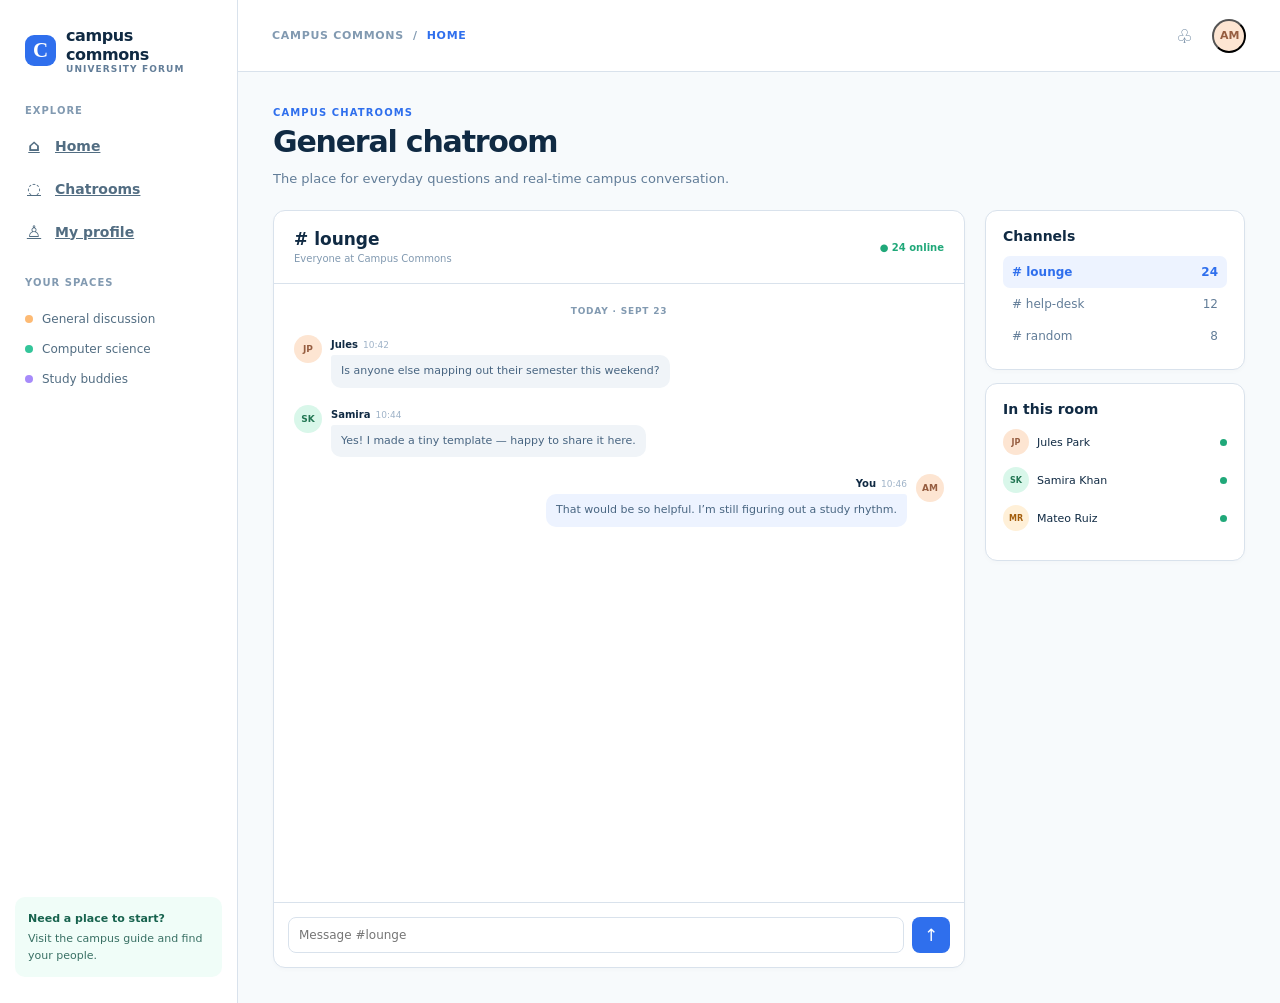
==== chat.html @ 38d3da5c "Add separate chatroom page" ====
<!doctype html>
<html lang="en">
<head>
  <meta charset="utf-8">
  <meta name="viewport" content="width=device-width,initial-scale=1">
  <title>Chatrooms · Campus Commons</title>
  <link rel="stylesheet" href="/style.css">
</head>
<body><div class="shell"><aside class="side"><div class="brand"><span class="brand-mark">C</span><span>campus<br>commons<small>university forum</small></span></div><p class="nav-label">EXPLORE</p><a class="nav-link" data-route="home" href="/index.html"><span class="nav-icon">⌂</span><span>Home</span></a><a class="nav-link" data-route="chat" href="/chat.html"><span class="nav-icon">◌</span><span>Chatrooms</span></a><a class="nav-link" data-route="profile" href="/profile.html"><span class="nav-icon">♙</span><span>My profile</span></a><p class="nav-label" style="margin-top:24px">YOUR SPACES</p><div class="spaces"><div class="space"><span class="dot"></span>General discussion</div><div class="space"><span class="dot green"></span>Computer science</div><div class="space"><span class="dot purple"></span>Study buddies</div></div><div class="side-bottom"><strong>Need a place to start?</strong>Visit the campus guide and find your people.</div></aside><main><header class="topbar"><div class="crumb">CAMPUS COMMONS &nbsp;/&nbsp; <b id="crumb">HOME</b></div><div class="top-actions"><button class="notify" aria-label="Notifications">♧</a><button class="avatar" data-route="profile" aria-label="Open profile">AM</a></div></header><section id="chat" class="page active"><div class="hero" style="margin-bottom:21px"><div><div class="eyebrow">Campus chatrooms</div><h1>General chatroom</h1><p class="subtitle">The place for everyday questions and real-time campus conversation.</p></div></div><div class="chat-layout"><article class="card chat-panel"><header class="chat-header"><div><h1># lounge</h1><span class="muted">Everyone at Campus Commons</span></div><span class="online">● 24 online</span></header><div class="messages" id="messages"><div class="date">TODAY · SEPT 23</div><div class="message"><div class="avatar">JP</div><div class="bubble"><span class="message-name">Jules</span><span class="time">10:42</span><div class="message-text">Is anyone else mapping out their semester this weekend?</div></div></div><div class="message"><div class="avatar" style="background:#d9f7ea;color:#227653">SK</div><div class="bubble"><span class="message-name">Samira</span><span class="time">10:44</span><div class="message-text">Yes! I made a tiny template — happy to share it here.</div></div></div><div class="message mine"><div class="avatar">AM</div><div class="bubble"><span class="message-name">You</span><span class="time">10:46</span><div class="message-text">That would be so helpful. I’m still figuring out a study rhythm.</div></div></div></div><form class="composer" id="chatForm"><input id="chatInput" placeholder="Message #lounge" aria-label="Message lounge"><button class="send" aria-label="Send message">↑</a></form></article><aside><article class="card side-card"><h3>Channels</h3><div class="channels"><button class="channel active"># lounge <span>24</span></a><button class="channel"># help-desk <span>12</span></a><button class="channel"># random <span>8</span></a></div></article><article class="card side-card" style="margin-top:13px"><h3>In this room</h3><div class="member"><div class="avatar">JP</div>Jules Park <span class="presence"></span></div><div class="member"><div class="avatar" style="background:#d9f7ea;color:#227653">SK</div>Samira Khan <span class="presence"></span></div><div class="member"><div class="avatar" style="background:#fff0d8;color:#a35d0b">MR</div>Mateo Ruiz <span class="presence"></span></div></article></aside></div></section></main></div><script>document.getElementById('chatForm').addEventListener('submit',event=>{event.preventDefault();const input=document.getElementById('chatInput');const text=input.value.trim();if(!text)return;const message=document.createElement('div');message.className='message mine';message.innerHTML='<div class="avatar">AM</div><div class="bubble"><span class="message-name">You</span><span class="time">now</span><div class="message-text"></div></div>';message.querySelector('.message-text').textContent=text;document.getElementById('messages').append(message);input.value='';message.scrollIntoView({behavior:'smooth',block:'end'});});</script>
</body>
</html>
---- style.css ----
:root{--navy:#102a43;--blue:#2f6fed;--blue-pale:#edf3ff;--slate:#627d98;--line:#d9e2ec;--mist:#f7fafc;--white:#fff;--green:#20a879;--amber:#f6ad55;--shadow:0 14px 35px rgba(16,42,67,.09)}
    *{box-sizing:border-box} body{margin:0;background:var(--mist);color:var(--navy);font-family:Inter,ui-sans-serif,system-ui,-apple-system,BlinkMacSystemFont,"Segoe UI",sans-serif;font-size:14px} button,input{font:inherit} button{cursor:pointer}
    .shell{display:grid;grid-template-columns:238px minmax(0,1fr);min-height:100vh}.side{background:#fff;border-right:1px solid var(--line);padding:26px 15px;display:flex;flex-direction:column}.brand{display:flex;gap:10px;align-items:center;padding:0 10px 31px;font-size:16px;font-weight:800;letter-spacing:-.4px}.brand-mark{display:grid;place-items:center;width:31px;height:31px;border-radius:9px;background:var(--blue);color:white;font-family:Georgia,serif;font-size:21px}.brand small{display:block;color:var(--slate);font-size:9px;font-weight:600;letter-spacing:1.1px;text-transform:uppercase}.nav-label{margin:0 10px 8px;color:#829ab1;font-size:10px;font-weight:800;letter-spacing:1px}.nav-link{width:100%;display:flex;align-items:center;gap:12px;border:0;border-radius:8px;background:none;color:#526d82;padding:10px;margin:2px 0;text-align:left;font-weight:650}.nav-link:hover,.nav-link.active{background:var(--blue-pale);color:var(--blue)}.nav-icon{width:18px;text-align:center;font-size:16px}.spaces{margin-top:8px}.space{display:flex;align-items:center;gap:9px;padding:8px 10px;color:#526d82;font-size:12px}.dot{width:8px;height:8px;border-radius:50%;background:#fdba74}.dot.green{background:#34c59a}.dot.purple{background:#a78bfa}.side-bottom{margin-top:auto;border-radius:10px;padding:13px;background:#f0fdf8;color:#397064;font-size:11px;line-height:1.55}.side-bottom strong{display:block;color:#17634e;margin-bottom:3px}
    main{min-width:0}.topbar{height:72px;padding:0 34px;display:flex;align-items:center;justify-content:space-between;background:#fff;border-bottom:1px solid var(--line)}.crumb{color:#829ab1;font-size:11px;font-weight:700;letter-spacing:.7px}.crumb b{color:var(--blue)}.top-actions{display:flex;gap:13px;align-items:center}.notify{border:0;background:none;color:var(--slate);font-size:19px}.avatar{width:34px;height:34px;display:grid;place-items:center;border-radius:50%;background:#fde5d2;color:#965d40;font-size:11px;font-weight:800}.page{display:none;padding:35px;max-width:1300px;margin:auto}.page.active{display:block}.eyebrow{color:var(--blue);font-size:10px;font-weight:800;letter-spacing:1.1px;text-transform:uppercase}.hero{display:flex;justify-content:space-between;gap:25px;align-items:flex-start}.hero h1{margin:6px 0 9px;font-size:30px;letter-spacing:-1.2px}.subtitle{margin:0;max-width:560px;color:var(--slate);line-height:1.65;font-size:13px}.primary{border:0;border-radius:8px;padding:11px 14px;background:var(--blue);color:white;font-size:12px;font-weight:750;box-shadow:0 7px 15px #2f6fed33}.secondary{border:1px solid var(--line);border-radius:8px;padding:9px 11px;background:#fff;color:#486581;font-size:11px;font-weight:700}.workflow{display:grid;grid-template-columns:repeat(4,1fr);gap:12px;margin:31px 0}.flow{position:relative;border:1px solid var(--line);border-radius:12px;background:#fff;padding:14px;min-height:112px}.flow:not(:last-child):after{content:"→";position:absolute;right:-19px;top:43px;color:#9fb3c8;font-size:18px}.flow-number{color:#829ab1;font-size:10px;font-weight:800}.flow h3{margin:9px 0 5px;font-size:13px}.flow p{margin:0;color:var(--slate);font-size:11px;line-height:1.45}.flow.highlight{border-color:#aac5ff;background:var(--blue-pale)}.flow.highlight .flow-number{color:var(--blue)}.section-head{display:flex;align-items:center;justify-content:space-between;margin:25px 0 13px}.section-head h2{font-size:16px;margin:0;letter-spacing:-.4px}.grid{display:grid;grid-template-columns:minmax(0,1.5fr) minmax(240px,.7fr);gap:20px}.post-list{display:grid;gap:10px}.card{border:1px solid var(--line);border-radius:12px;background:#fff;padding:17px;box-shadow:0 2px 5px rgba(16,42,67,.02)}.post{display:grid;grid-template-columns:35px 1fr auto;gap:12px}.poster{width:35px;height:35px;border-radius:10px;display:grid;place-items:center;background:#ebe4ff;color:#6b50ad;font-size:11px;font-weight:800}.poster.mint{background:#d9f7ea;color:#227653}.poster.amber{background:#fff0d8;color:#a35d0b}.post-meta,.muted{color:#829ab1;font-size:10px}.post h3{margin:4px 0 6px;font-size:13px}.post p{margin:0;color:#627d98;font-size:11px;line-height:1.55}.count{text-align:center;color:#829ab1;font-size:10px}.count b{display:block;color:var(--blue);font-size:15px}.tag{display:inline-block;margin:9px 5px 0 0;border-radius:4px;padding:3px 6px;background:#f0f4f8;color:#627d98;font-size:9px;font-weight:700}.room-card{background:var(--navy);color:white;border:0}.room-card h3{margin:0;font-size:15px}.room-card p{color:#c5d5e5;line-height:1.55;font-size:11px}.room-stat{margin:17px 0;padding:10px 0;border-top:1px solid #34516f;border-bottom:1px solid #34516f;color:#9fb3c8;font-size:10px}.room-stat b{color:#71e5bd}.room-card .primary{background:#fff;color:var(--navy);width:100%}.event{margin-top:12px}.event h3{margin:5px 0;font-size:13px}.event p{margin:0;color:var(--slate);font-size:11px;line-height:1.5}
    .profile-layout{display:grid;grid-template-columns:minmax(0,1fr) 285px;gap:20px}.profile-card{position:relative;overflow:hidden;padding:0}.cover{height:100px;background:linear-gradient(115deg,#2f6fed,#6c63d9 52%,#72d6b5)}.profile-details{padding:0 22px 21px}.profile-avatar{width:68px;height:68px;margin-top:-34px;border:4px solid #fff;border-radius:50%;display:grid;place-items:center;background:#fde5d2;color:#965d40;font-size:18px;font-weight:800}.profile-title{display:flex;align-items:start;justify-content:space-between;gap:10px}.profile-title h1{font-size:23px;margin:10px 0 2px}.profile-title p{margin:0;color:var(--slate);font-size:12px}.bio{max-width:580px;margin:17px 0 16px;color:#486581;font-size:12px;line-height:1.6}.stats{display:flex;gap:30px}.stats b{display:block;font-size:15px}.stats span{color:#829ab1;font-size:10px}.profile-section{margin-top:22px}.profile-section h2{font-size:16px;margin:0 0 12px}.activity{display:flex;gap:10px;padding:13px 0;border-top:1px solid var(--line)}.activity:first-of-type{border-top:0}.activity-dot{width:8px;height:8px;border-radius:50%;background:var(--blue);margin-top:5px;flex:none}.activity h3{font-size:12px;margin:0 0 3px}.activity p{margin:0;color:var(--slate);font-size:11px}.interest{display:inline-block;border-radius:20px;background:var(--blue-pale);color:var(--blue);font-size:11px;font-weight:700;padding:6px 9px;margin:0 5px 7px 0}.side-card h3{font-size:14px;margin:0 0 12px}.side-card p{font-size:11px;color:var(--slate);line-height:1.6}.completeness{height:7px;border-radius:5px;background:#e6edf5;overflow:hidden}.completeness span{display:block;width:72%;height:100%;background:var(--green)}
    .chat-layout{display:grid;grid-template-columns:minmax(0,1fr) 260px;gap:20px}.chat-panel{display:flex;flex-direction:column;height:calc(100vh - 142px);min-height:560px;padding:0;overflow:hidden}.chat-header{display:flex;align-items:center;justify-content:space-between;padding:18px 20px;border-bottom:1px solid var(--line)}.chat-header h1{font-size:17px;margin:0}.online{color:var(--green);font-size:10px;font-weight:800}.messages{padding:20px;overflow:auto;flex:1}.date{text-align:center;color:#829ab1;font-size:9px;font-weight:800;letter-spacing:.8px;margin:2px 0 19px}.message{display:flex;gap:9px;margin:0 0 17px}.message.mine{flex-direction:row-reverse}.message .avatar{width:28px;height:28px;flex:none;font-size:9px}.bubble{max-width:70%}.message-name{font-size:10px;font-weight:800}.time{margin-left:5px;color:#9fb3c8;font-size:9px}.message-text{margin-top:4px;padding:8px 10px;border-radius:3px 10px 10px;background:#f0f4f8;color:#486581;font-size:11px;line-height:1.5}.mine .bubble{text-align:right}.mine .message-text{text-align:left;background:var(--blue-pale);border-radius:10px 3px 10px 10px}.composer{display:flex;gap:8px;padding:14px;border-top:1px solid var(--line)}.composer input{min-width:0;flex:1;border:1px solid var(--line);border-radius:8px;padding:10px;outline-color:var(--blue);font-size:12px}.send{width:38px;border:0;border-radius:8px;background:var(--blue);color:#fff;font-size:17px}.channels .channel{display:flex;justify-content:space-between;width:100%;border:0;border-radius:7px;padding:9px;background:none;color:#627d98;text-align:left;font-size:12px}.channels .channel.active{background:var(--blue-pale);color:var(--blue);font-weight:800}.member{display:flex;align-items:center;gap:8px;margin:12px 0;font-size:11px}.member .avatar{width:26px;height:26px;font-size:8px}.presence{width:7px;height:7px;border-radius:50%;background:var(--green);margin-left:auto}
    .login-page{min-height:100vh;display:none;grid-template-columns:1.05fr .95fr;background:#fff}.login-page.active{display:grid}.login-art{padding:52px;display:flex;flex-direction:column;justify-content:space-between;background:linear-gradient(145deg,#102a43,#173f66);color:white}.login-art .brand small{color:#b6c8dc}.login-art h1{max-width:500px;margin:0;font-size:42px;letter-spacing:-2px;line-height:1.08}.login-art p{max-width:410px;color:#b6c8dc;line-height:1.65;font-size:14px}.quote{font-size:12px;color:#d9e7f5}.login-form{display:grid;place-items:center;padding:35px}.login-box{width:min(365px,100%)}.login-box h1{margin:8px 0;font-size:28px;letter-spacing:-1px}.login-box p{color:var(--slate);font-size:12px;line-height:1.6}.field{display:block;margin:18px 0}.field span{display:block;margin-bottom:6px;color:#486581;font-size:11px;font-weight:750}.field input{width:100%;border:1px solid var(--line);border-radius:8px;padding:12px;outline-color:var(--blue);font-size:13px}.login-form .primary{width:100%;margin-top:4px}.or{display:flex;gap:10px;align-items:center;margin:19px 0;color:#9fb3c8;font-size:10px}.or:before,.or:after{content:"";height:1px;flex:1;background:var(--line)}.sso{width:100%;border:1px solid var(--line);background:#fff;border-radius:8px;padding:11px;color:#486581;font-size:12px;font-weight:700}.login-help{text-align:center;color:#627d98;font-size:11px}.login-help a{color:var(--blue);font-weight:700;text-decoration:none}
    @media(max-width:850px){.shell{grid-template-columns:70px 1fr}.side{padding:22px 10px}.brand{padding:0 9px 25px}.brand>span:last-child,.nav-label,.nav-link:not(.active) .nav-icon+*,.space,.side-bottom{display:none}.nav-link{justify-content:center;padding:10px}.nav-icon{font-size:18px}.spaces{display:none}.workflow{grid-template-columns:1fr 1fr}.flow:after{display:none}.grid,.profile-layout,.chat-layout{grid-template-columns:1fr}.chat-layout>.side-card{display:none}.login-page{grid-template-columns:1fr}.login-art{display:none}}@media(max-width:560px){.shell{display:block}.side{display:none}.topbar{padding:0 18px}.page{padding:24px 17px}.hero{display:block}.hero .primary{margin-top:18px}.workflow{gap:8px}.flow{min-height:105px;padding:12px}.post{grid-template-columns:34px 1fr}.count{display:none}.profile-title{display:block}.chat-panel{height:calc(100vh - 120px);min-height:500px}.login-form{padding:24px}.login-box h1{font-size:25px}}
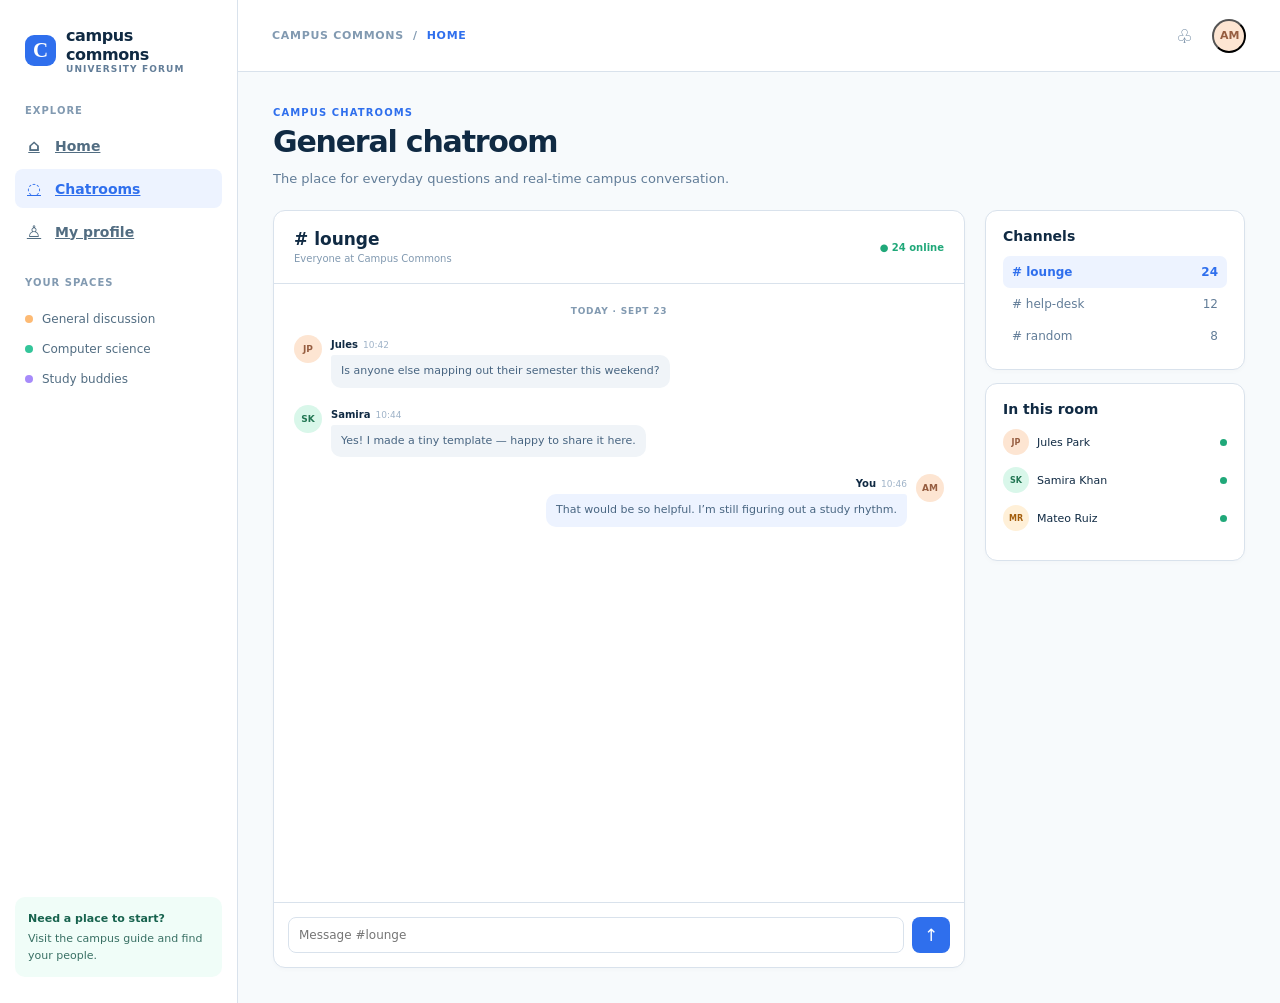
==== commit 5bb28eaf: "Fix chat.html markup and navigation" ====
--- a/chat.html
+++ b/chat.html
@@ -6,6 +6,6 @@
   <title>Chatrooms · Campus Commons</title>
   <link rel="stylesheet" href="/style.css">
 </head>
-<body><div class="shell"><aside class="side"><div class="brand"><span class="brand-mark">C</span><span>campus<br>commons<small>university forum</small></span></div><p class="nav-label">EXPLORE</p><a class="nav-link" data-route="home" href="/index.html"><span class="nav-icon">⌂</span><span>Home</span></a><a class="nav-link" data-route="chat" href="/chat.html"><span class="nav-icon">◌</span><span>Chatrooms</span></a><a class="nav-link" data-route="profile" href="/profile.html"><span class="nav-icon">♙</span><span>My profile</span></a><p class="nav-label" style="margin-top:24px">YOUR SPACES</p><div class="spaces"><div class="space"><span class="dot"></span>General discussion</div><div class="space"><span class="dot green"></span>Computer science</div><div class="space"><span class="dot purple"></span>Study buddies</div></div><div class="side-bottom"><strong>Need a place to start?</strong>Visit the campus guide and find your people.</div></aside><main><header class="topbar"><div class="crumb">CAMPUS COMMONS &nbsp;/&nbsp; <b id="crumb">HOME</b></div><div class="top-actions"><button class="notify" aria-label="Notifications">♧</a><button class="avatar" data-route="profile" aria-label="Open profile">AM</a></div></header><section id="chat" class="page active"><div class="hero" style="margin-bottom:21px"><div><div class="eyebrow">Campus chatrooms</div><h1>General chatroom</h1><p class="subtitle">The place for everyday questions and real-time campus conversation.</p></div></div><div class="chat-layout"><article class="card chat-panel"><header class="chat-header"><div><h1># lounge</h1><span class="muted">Everyone at Campus Commons</span></div><span class="online">● 24 online</span></header><div class="messages" id="messages"><div class="date">TODAY · SEPT 23</div><div class="message"><div class="avatar">JP</div><div class="bubble"><span class="message-name">Jules</span><span class="time">10:42</span><div class="message-text">Is anyone else mapping out their semester this weekend?</div></div></div><div class="message"><div class="avatar" style="background:#d9f7ea;color:#227653">SK</div><div class="bubble"><span class="message-name">Samira</span><span class="time">10:44</span><div class="message-text">Yes! I made a tiny template — happy to share it here.</div></div></div><div class="message mine"><div class="avatar">AM</div><div class="bubble"><span class="message-name">You</span><span class="time">10:46</span><div class="message-text">That would be so helpful. I’m still figuring out a study rhythm.</div></div></div></div><form class="composer" id="chatForm"><input id="chatInput" placeholder="Message #lounge" aria-label="Message lounge"><button class="send" aria-label="Send message">↑</a></form></article><aside><article class="card side-card"><h3>Channels</h3><div class="channels"><button class="channel active"># lounge <span>24</span></a><button class="channel"># help-desk <span>12</span></a><button class="channel"># random <span>8</span></a></div></article><article class="card side-card" style="margin-top:13px"><h3>In this room</h3><div class="member"><div class="avatar">JP</div>Jules Park <span class="presence"></span></div><div class="member"><div class="avatar" style="background:#d9f7ea;color:#227653">SK</div>Samira Khan <span class="presence"></span></div><div class="member"><div class="avatar" style="background:#fff0d8;color:#a35d0b">MR</div>Mateo Ruiz <span class="presence"></span></div></article></aside></div></section></main></div><script>document.getElementById('chatForm').addEventListener('submit',event=>{event.preventDefault();const input=document.getElementById('chatInput');const text=input.value.trim();if(!text)return;const message=document.createElement('div');message.className='message mine';message.innerHTML='<div class="avatar">AM</div><div class="bubble"><span class="message-name">You</span><span class="time">now</span><div class="message-text"></div></div>';message.querySelector('.message-text').textContent=text;document.getElementById('messages').append(message);input.value='';message.scrollIntoView({behavior:'smooth',block:'end'});});</script>
+<body><div class="shell"><aside class="side"><div class="brand"><span class="brand-mark">C</span><span>campus<br>commons<small>university forum</small></span></div><p class="nav-label">EXPLORE</p><a class="nav-link" data-route="home" href="/index.html"><span class="nav-icon">⌂</span><span>Home</span></a><a class="nav-link active" data-route="chat" href="/chat.html"><span class="nav-icon">◌</span><span>Chatrooms</span></a><a class="nav-link" data-route="profile" href="/profile.html"><span class="nav-icon">♙</span><span>My profile</span></a><p class="nav-label" style="margin-top:24px">YOUR SPACES</p><div class="spaces"><div class="space"><span class="dot"></span>General discussion</div><div class="space"><span class="dot green"></span>Computer science</div><div class="space"><span class="dot purple"></span>Study buddies</div></div><div class="side-bottom"><strong>Need a place to start?</strong>Visit the campus guide and find your people.</div></aside><main><header class="topbar"><div class="crumb">CAMPUS COMMONS &nbsp;/&nbsp; <b id="crumb">HOME</b></div><div class="top-actions"><button class="notify" aria-label="Notifications">♧</button><button class="avatar" data-route="profile" aria-label="Open profile">AM</button></div></header><section id="chat" class="page active"><div class="hero" style="margin-bottom:21px"><div><div class="eyebrow">Campus chatrooms</div><h1>General chatroom</h1><p class="subtitle">The place for everyday questions and real-time campus conversation.</p></div></div><div class="chat-layout"><article class="card chat-panel"><header class="chat-header"><div><h1># lounge</h1><span class="muted">Everyone at Campus Commons</span></div><span class="online">● 24 online</span></header><div class="messages" id="messages"><div class="date">TODAY · SEPT 23</div><div class="message"><div class="avatar">JP</div><div class="bubble"><span class="message-name">Jules</span><span class="time">10:42</span><div class="message-text">Is anyone else mapping out their semester this weekend?</div></div></div><div class="message"><div class="avatar" style="background:#d9f7ea;color:#227653">SK</div><div class="bubble"><span class="message-name">Samira</span><span class="time">10:44</span><div class="message-text">Yes! I made a tiny template — happy to share it here.</div></div></div><div class="message mine"><div class="avatar">AM</div><div class="bubble"><span class="message-name">You</span><span class="time">10:46</span><div class="message-text">That would be so helpful. I’m still figuring out a study rhythm.</div></div></div></div><form class="composer" id="chatForm"><input id="chatInput" placeholder="Message #lounge" aria-label="Message lounge"><button class="send" aria-label="Send message">↑</button></form></article><aside><article class="card side-card"><h3>Channels</h3><div class="channels"><button class="channel active"># lounge <span>24</span></button><button class="channel"># help-desk <span>12</span></button><button class="channel"># random <span>8</span></button></div></article><article class="card side-card" style="margin-top:13px"><h3>In this room</h3><div class="member"><div class="avatar">JP</div>Jules Park <span class="presence"></span></div><div class="member"><div class="avatar" style="background:#d9f7ea;color:#227653">SK</div>Samira Khan <span class="presence"></span></div><div class="member"><div class="avatar" style="background:#fff0d8;color:#a35d0b">MR</div>Mateo Ruiz <span class="presence"></span></div></article></aside></div></section></main></div><script>document.getElementById('chatForm').addEventListener('submit',event=>{event.preventDefault();const input=document.getElementById('chatInput');const text=input.value.trim();if(!text)return;const message=document.createElement('div');message.className='message mine';message.innerHTML='<div class="avatar">AM</div><div class="bubble"><span class="message-name">You</span><span class="time">now</span><div class="message-text"></div></div>';message.querySelector('.message-text').textContent=text;document.getElementById('messages').append(message);input.value='';message.scrollIntoView({behavior:'smooth',block:'end'});});</script>
 </body>
 </html>
